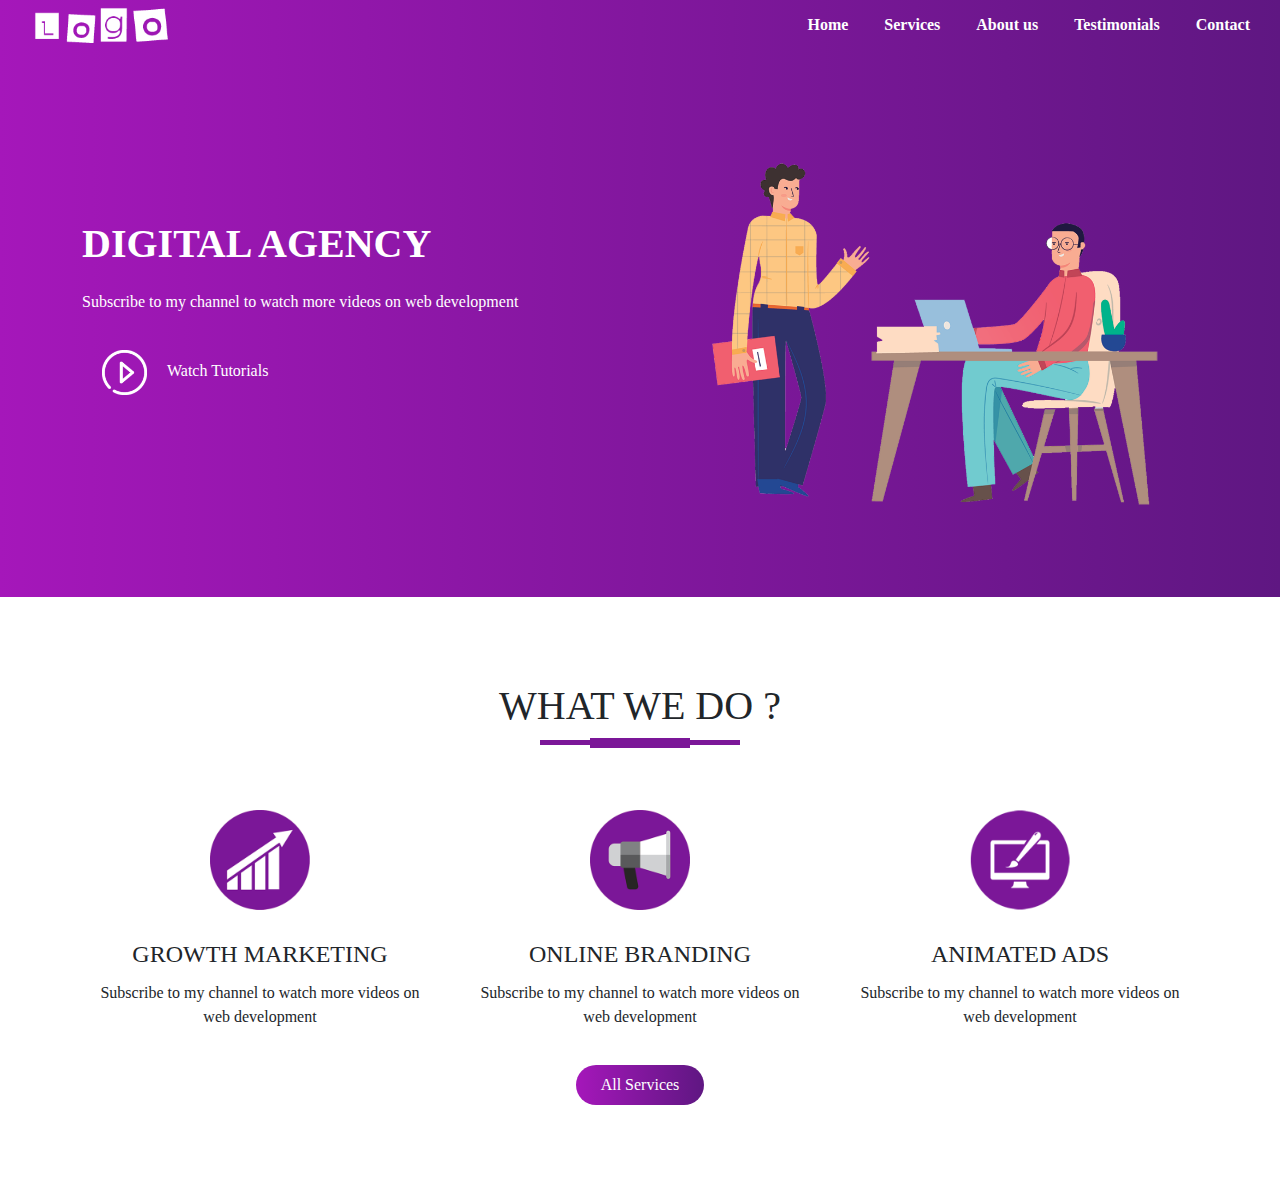
==== Full Website Project/index.html @ cfb53afa "Full Website" ====
<!DOCTYPE html>
<html lang="en">
<head>
    <meta charset="UTF-8">
    <meta name="viewport" content="width=device-width, initial-scale=1.0">
    <title>Full Website Template</title>

    <!-- Bootstrap CSS -->
    <link href="https://cdn.jsdelivr.net/npm/bootstrap@5.3.3/dist/css/bootstrap.min.css" rel="stylesheet">

    <!-- Updated Font Awesome CSS -->
    <link href="https://cdnjs.cloudflare.com/ajax/libs/font-awesome/6.5.1/css/all.min.css" rel="stylesheet">

    <!-- Custom Styles (Optional) -->
    <link rel="stylesheet" href="style.css">

    <!-- Bootstrap JS Bundle -->
    <script src="https://cdn.jsdelivr.net/npm/bootstrap@5.3.3/dist/js/bootstrap.bundle.min.js"></script>
</head>
<body>
    <section id="nav-bar">
        <nav class="navbar navbar-expand-lg bg-body-tertiary">
            <div class="container-fluid">
              <a class="navbar-brand" href="#"><img src="images/demo-logo.png" alt="Logo"></a>
              <button class="navbar-toggler" type="button" data-bs-toggle="collapse" data-bs-target="#navbarNav" aria-controls="navbarNav" aria-expanded="false" aria-label="Toggle navigation">
                <!-- Font Awesome Icon for the toggle -->
                <i class="fas fa-bars"></i>
              </button>
              <div class="collapse navbar-collapse" id="navbarNav">
                <ul class="navbar-nav ms-auto">
                  <li class="nav-item">
                    <a class="nav-link" href="#">Home</a>
                  </li>
                  <li class="nav-item">
                    <a class="nav-link" href="#">Services</a>
                  </li>
                  <li class="nav-item">
                    <a class="nav-link" href="#">About us</a>
                  </li>
                  <li class="nav-item">
                    <a class="nav-link" href="#">Testimonials</a>
                  </li>
                  <li class="nav-item">
                    <a class="nav-link" href="#">Contact</a>
                  </li>
                </ul>
              </div>
            </div>
          </nav>
    </section>


<!-------Banner Section------>

<section id="banner">
  <div class="container">
    <div class="row">
      <div class="col-md-6">
        <p class="promo-title">DIGITAL AGENCY</p>
          <p>Subscribe to my channel to watch more videos on web development</p>
          <a href="#"><img src="images/play.png" class="play-btn">Watch Tutorials</a>
      </div>
      <div class="col-md-6 text-center">
      <img src="images/home2.png" class="img-fluid">
    </div>
    </div>
  </div>
</section>


<!---------Services -------------->

<section id="services">
<div class="container text-center">
  <h1 class="title">WHAT WE DO ?</h1>
<div class="row text-center">
  <div class="col-md-4 services">
    <img src="images/service1.png" class="service-img">
    <h4>Growth Marketing</h4>
    <p>Subscribe to my channel to watch more videos on web development</p>
  </div>
  <div class="col-md-4 services">
    <img src="images/service2.png" class="service-img">
    <h4>Online Branding</h4>
    <p>Subscribe to my channel to watch more videos on web development</p>
  </div>
  <div class="col-md-4 services">
    <img src="images/service3.png" class="service-img">
    <h4>Animated Ads</h4>
    <p>Subscribe to my channel to watch more videos on web development</p>
  </div>
</div>
  <button type="button" class="btn btn-primary">All Services</button>

</div>

<!---------- About Us ------------->




</section>

</body>
</html>
---- Full Website Project/style.css ----
*{
    margin: 0;
    padding: 0;
}

body{
    font-family: serif;
}

#nav-bar{
    position: sticky;
    top: 0;
    z-index: 10;
}

.navbar{
    background-image: linear-gradient(to right, #a517ba, #5f1782);
    padding: 0 !important;
}

.navbar-brand img{
    height: 40px;
    padding-left: 20px;
}

.navbar-nav li{
    padding: 0 10px;
}

.navbar-nav li a{
    color: #fff !important;
    font-weight: 600;
    float: right;
    text-align: left;
}

.fas.fa-bars{
    color: #fff;
    font-size: 30px !important;
}

.navbar-toggler{
    outline: none;
}



/* ---------- banner section ------------ */

#banner{
    background-image: linear-gradient(to right, #a517ba, #5f1782);
    color: #fff;
    padding-top: 5%;
}

.promo-title{
    font-size: 40px;
    font-weight: 600;
    margin-top: 100px;
}

.play-btn{
    width: 45px;
    margin: 20px;
}

#banner a{
    color: #fff;
    text-decoration: none;
}

/* ----------------Services Section ------------------- */

#services{
    padding: 80px 0;
}

.service-img{
    width: 100px;
    margin-top: 20px;
}

.services{
    padding: 20px;
}

.services h4{
    padding: 5px;
    margin-top: 25px;
    text-transform: uppercase;
}

.title::before{
    content: '';
    background: #7b1798;
    height: 5px;
    width: 200px;
    margin-left: auto;
    margin-right: auto;
    display: block;
    transform: translateY(63px);
}

.title::after{
    content: '';
    background: #7b1798;
    height: 10px;
    width: 100px;
    margin-left: auto;
    margin-right: auto;
    margin-bottom: 30px;
    display: block;
    transform: translateY(8px);
}

#services .btn-primary{
    box-shadow: none;
    padding: 8px 25px;
    border: none;
    border-radius: 20px;
    background-image: linear-gradient(to right, #a517ba, #5f1782);
}


/* --------------------- About Section ----------------*/
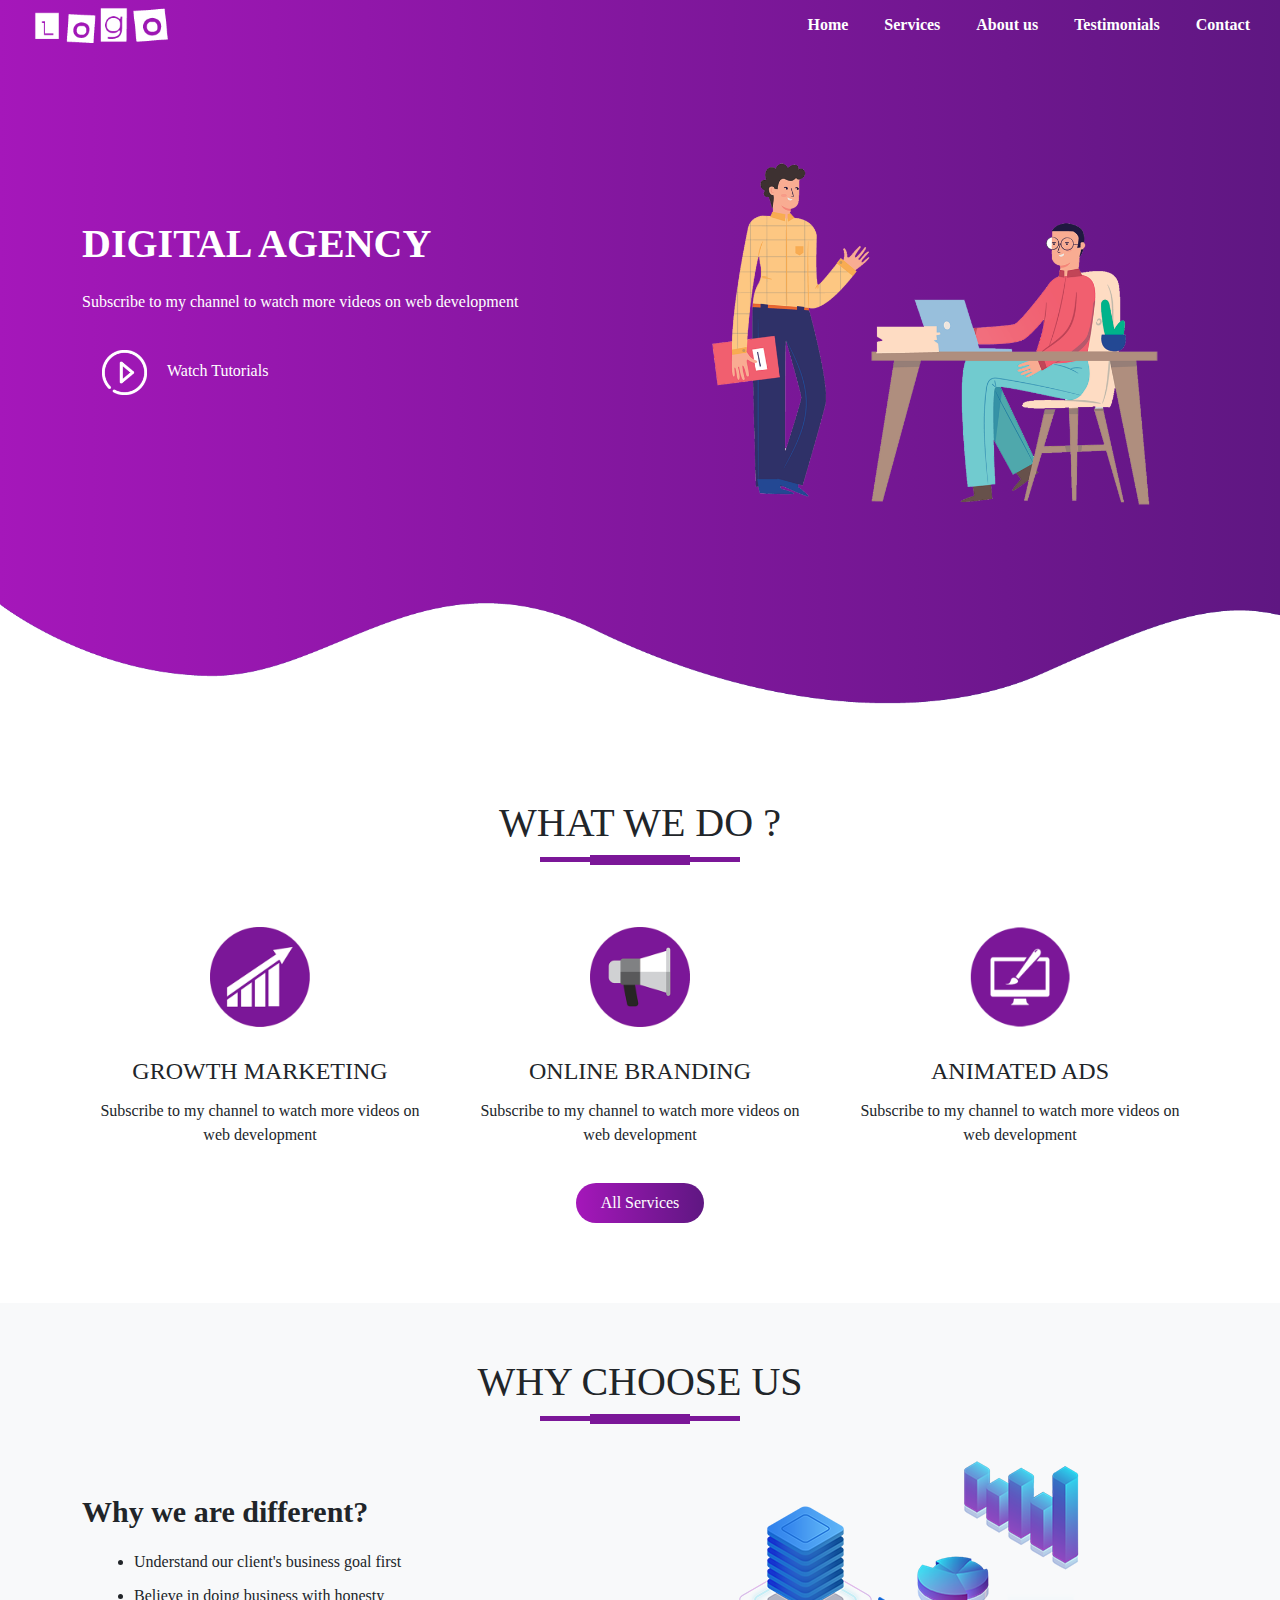
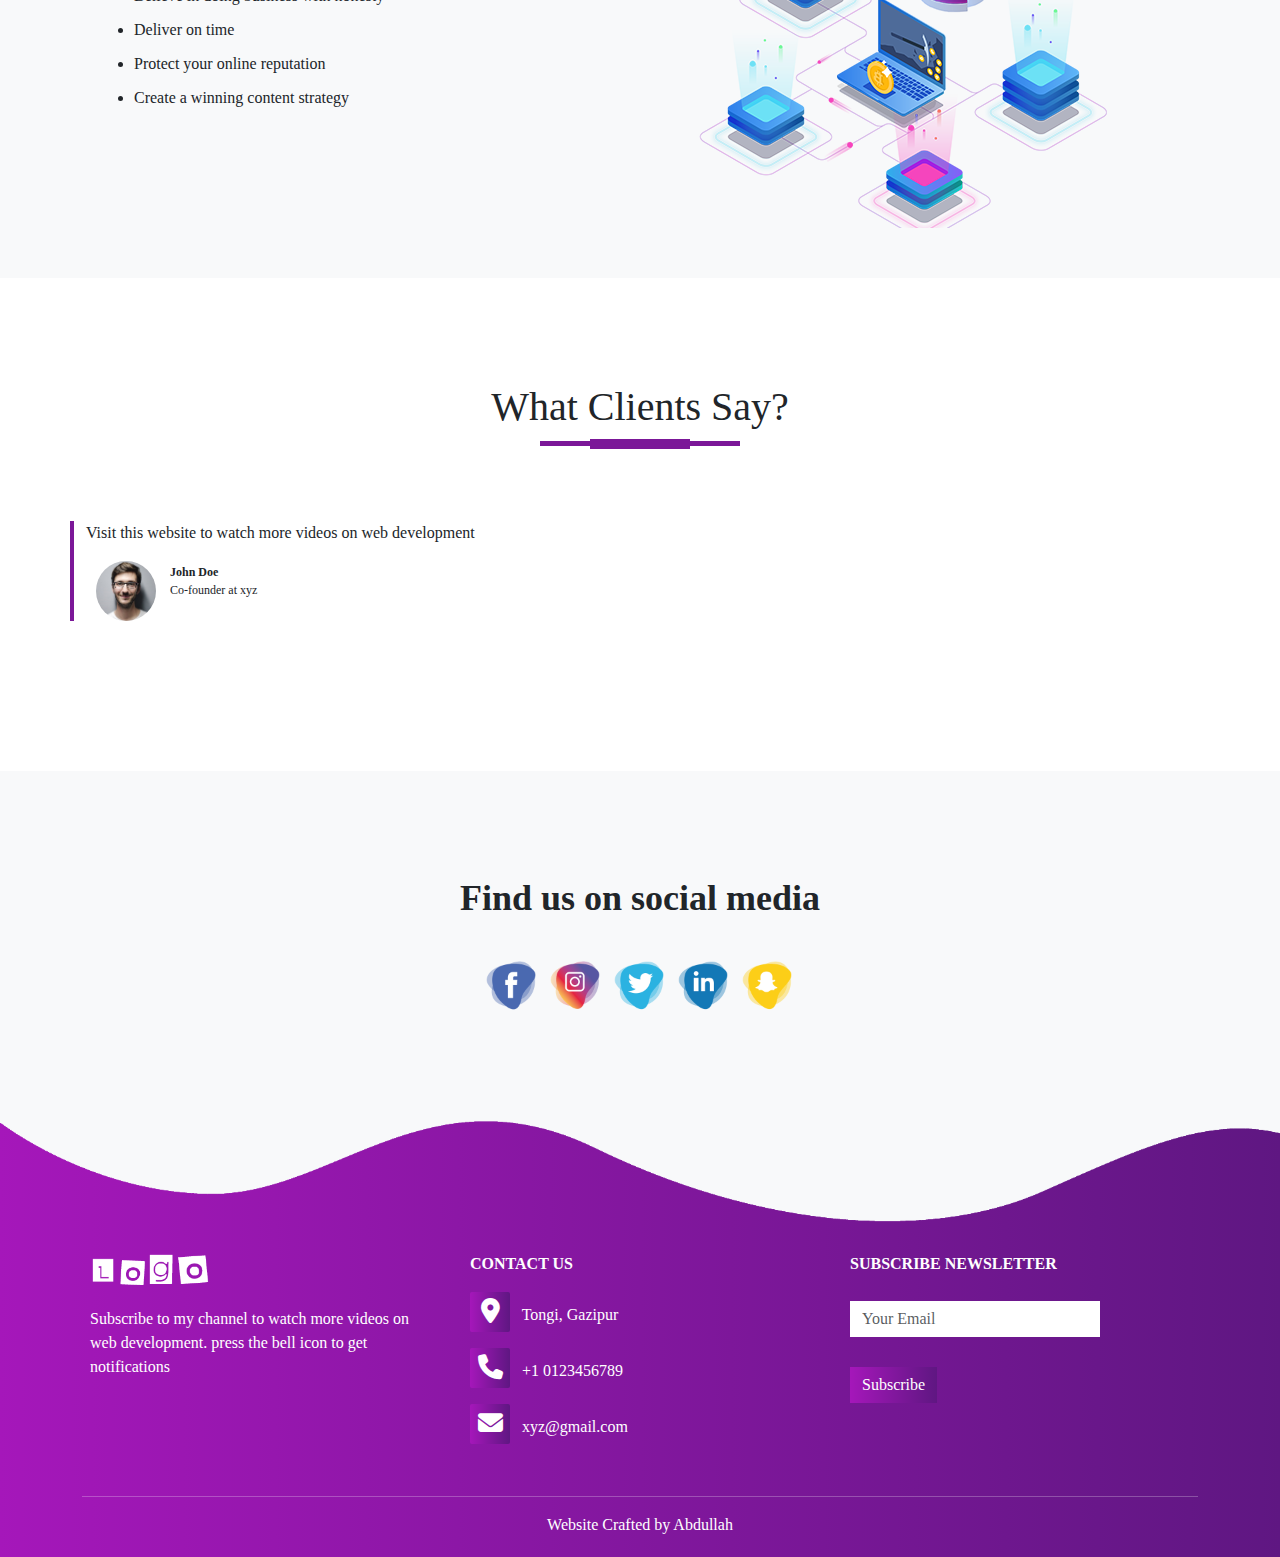
==== commit 0cfbdd99: "Full Website Completed" ====
--- a/Full Website Project/index.html
+++ b/Full Website Project/index.html
@@ -23,7 +23,7 @@
             <div class="container-fluid">
               <a class="navbar-brand" href="#"><img src="images/demo-logo.png" alt="Logo"></a>
               <button class="navbar-toggler" type="button" data-bs-toggle="collapse" data-bs-target="#navbarNav" aria-controls="navbarNav" aria-expanded="false" aria-label="Toggle navigation">
-                <!-- Font Awesome Icon for the toggle -->
+                
                 <i class="fas fa-bars"></i>
               </button>
               <div class="collapse navbar-collapse" id="navbarNav">
@@ -65,10 +65,12 @@
     </div>
     </div>
   </div>
+
+<img src="images/wave1.png" class="bottom-img">
 </section>
 
 
-<!---------Services -------------->
+<!---------Services Section-------------->
 
 <section id="services">
 <div class="container text-center">
@@ -93,13 +95,94 @@
   <button type="button" class="btn btn-primary">All Services</button>
 
 </div>
+</section>
 
 <!---------- About Us ------------->
 
+<section id="about-us">
+  <div class="container">
+    <h1 class="title text-center">WHY CHOOSE US</h1>
+    <div class="row">
+      <div class="col-md-6 about-us">
+        <p id="about-title">Why we are different?</p>
+        <ul>
+          <li>Understand our client's business goal first</li>
+          <li>Believe in doing business with honesty</li>
+          <li>Deliver on time</li>
+          <li>Protect your online reputation</li>
+          <li>Create a winning content strategy</li>
+        </ul>
+      </div>
+      <div class="col-md-6">
+        <img src="images/network.png" class="img-fluid">
+      </div>
+    </div>
+  </div>  
+</section>
+
+
+<!--------------Testimonials----------------->
+<section id="testimonials">
+<div class="container">
+  <h1 class="title text-center">
+    What Clients Say?
+  </h1>
+  <div class="row">
+  <div class="col-md-5 testimonials">
+    <p>Visit this website to watch more videos on web development</p>
+    <img src="images/user2.jpg">
+    <p class="user-details"><b>John Doe</b><br> Co-founder at xyz</p>
+  </div>
+  </div>
+</div>
+</section>
+
+<!-----------Social Media Section --------->
+<section id="social-media">
+<div class="container text-center">
+<p>Find us on social media</p>
+<div class="social-icons">
+  <a href="#"><img src="images/facebook-icon.png"></a>
+  <a href="#"><img src="images/instagram-icon.png"></a>
+  <a href="#"><img src="images/twitter-icon.png"></a>
+  <a href="#"><img src="images/linkedin-icon.png"></a>
+  <a href="#"><img src="images/snapchat-icon.png"></a>
+</div>
+</div>
+</section>
+
+<!---------------Footer Section----------->
+
+<section id="footer">
+<img src="images/wave2.png" class="footer-img">
+<div class="container">
+  <div class="row">
+    <div class="col-md-4 footer-box">
+      <img src="images/demo-logo.png"> 
+      <p>Subscribe to my channel to watch more videos on web development. press the bell icon to get notifications</p>
+    </div>
+    <div class="col-md-4 footer-box">
+      <p><b>CONTACT US</b></p>
+      <p><i class="fa-solid fa-location-dot"></i> Tongi, Gazipur</p>
+      <p><i class="fa-solid fa-phone"></i> +1 0123456789</p>
+      <p><i class="fa-solid fa-envelope"></i> xyz@gmail.com</p>
+    </div>
+    <div class="col-md-4 footer-box">
+      <p><b>SUBSCRIBE NEWSLETTER</b></p>
+      <input type="email" class="form-control" placeholder="Your Email">
+      <button type="button" class="btn btn-primary">Subscribe</button>
+    </div>
+  </div>
+
+  <hr>
+  <p class="copyright">Website Crafted by Abdullah</p>
+</div>
 
 
 
 </section>
 
+
+
 </body>
 </html>
--- a/Full Website Project/style.css
+++ b/Full Website Project/style.css
@@ -67,6 +67,10 @@
 #banner a{
     color: #fff;
     text-decoration: none;
+}
+
+.bottom-img{
+    width: 100%;
 }
 
 /* ----------------Services Section ------------------- */
@@ -124,3 +128,131 @@
 
 /* --------------------- About Section ----------------*/
 
+#about-us{
+    background: #f8f9fa;
+    padding-bottom: 50px;
+    padding-top: 50px;
+}
+
+#about-title{
+    font-size: 30px;
+    font-weight: 600;
+    margin-top: 8%;
+}
+
+#about-us ul li {
+    margin: 10px 0;
+}
+
+#about-us ul{
+    margin-left: 20px;
+}
+
+
+/*--------------------- Testimonial Section ----------------*/
+
+
+#testimonials{
+    margin: 100px 0;
+}
+
+.testimonials{
+    border-left: 4px solid #7b1798;
+    margin-top: 50px;
+    margin-bottom: 50px;
+}
+
+.testimonials img{
+    height: 60px;
+    width: 60px;
+    border-radius: 50%;
+    margin: 0 10px;
+}
+
+.user-details{
+    display: inline-block;
+    font-size: 12px;
+}
+
+
+/*---------------Social Media Section -------------- */
+
+#social-media{
+    background: #f8f9fa;
+    padding: 100px 0;
+}
+
+#social-media p{
+    font-size: 36px;
+    font-weight: 600;
+    margin-bottom: 30px;
+}
+
+.social-icons img{
+    width: 60px;
+    transition: 0.5s;
+}
+
+.social-icons a:hover img{
+    transform: translateY(-15px);
+}
+
+
+
+/*-------------------------Footer Section ---------------- */
+
+#footer{
+    background-image: linear-gradient(to right, #a517ba, #5f1782);
+    color: #fff;
+}
+
+.footer-img{
+    width: 100%;
+}
+
+.footer-box{
+    padding: 20px;
+}
+
+.footer-box img{
+    width: 120px;
+    margin-bottom: 20px;
+}
+
+.footer-box .fa-solid{
+    margin-right: 8px;
+    font-size: 25px;
+    height: 40px;
+    width: 40px;
+    text-align: center;
+    padding-top: 7px;
+    border-radius: 2px;
+    background-image: linear-gradient(to right, #a517ba, #5f1782);
+}
+
+
+.footer-box .form-control{
+    box-shadow: none !important;
+    border: none;
+    border-radius: 0;
+    margin-top: 25px;
+    max-width: 250px;
+}
+
+.footer-box .btn-primary{
+    box-shadow: none !important;
+    border: none;
+    border-radius: 0;
+    margin-top: 30px;
+    background-image: linear-gradient(to right, #a517ba, #5f1782);
+}
+
+hr{
+    background-color: #fff;
+}
+
+.copyright{
+    margin-bottom: 0;
+    padding-bottom: 20px;
+    text-align: center;
+}